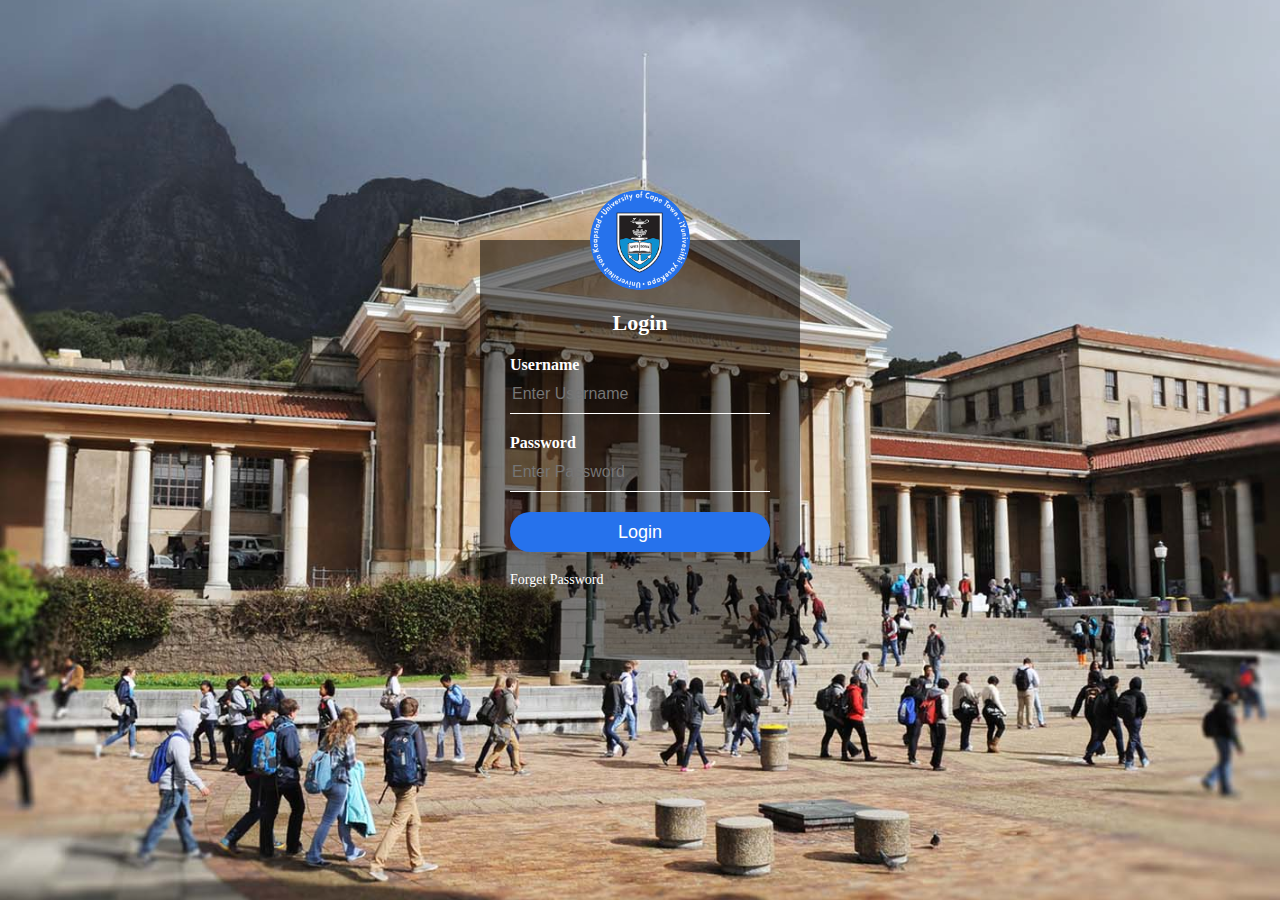
==== src/main/webapp/index.html @ 9c494c7d "" ====
<html dir="ltr"><head>
        <title> Login </title>
        <link rel="stylesheet" type="text/css" href="style.css">   
    </head>

    <body contenteditable="true">

        <div class="login-box">
            <img src="avatar.png" class="avatar">
            <h1>Login</h1>
            <form action="LogIn.jsp" method="get">
                <p>Username</p>
                <input type="text" name="username" placeholder="Enter Username">
                <p>Password</p>
                <input type="password" name="password" placeholder="Enter Password">
                <input type="submit" name="submit" value="Login">
                <a href="#">Forget Password</a>    
            </form>
        </div>
        
    </body></html>
---- src/main/webapp/style.css ----
body{
    margin: 0;
    padding: 0;
    background: url(uct_illustration.jpg);
    background-size: cover;
    background-position: center;
    font-family: Verdana;
}
.login-box{
    width: 320px;
    height: 420px;
    background: rgba(0, 0, 0, 0.5);
    color: #fff;
    top: 50%;
    left: 50%;
    position: absolute;
    transform: translate(-50%,-50%);
    box-sizing: border-box;
    padding: 70px 30px;
}
.avatar{
    width: 100px;
    height: 100px;
    border-radius: 50%;
    position: absolute;
    top: -50px;
    left: calc(50% - 50px);
}
h1{
    margin: 0;
    padding: 0 0 20px;
    text-align: center;
    font-size: 22px;
}
.login-box p{
    margin: 0;
    padding: 0;
    font-weight: bold;
}
.login-box input{
    width: 100%;
    margin-bottom: 20px;
}
.login-box input[type="text"], input[type="password"]
{
    border: none;
    border-bottom: 1px solid #fff;
    background: transparent;
    outline: none;
    height: 40px;
    color: #fff;
    font-size: 16px;
}
.login-box input[type="submit"]
{
    border: none;
    outline: none;
    height: 40px;
    background: #2672ec;
    color: #fff;
    font-size: 18px;
    border-radius: 20px;
}
.login-box input[type="submit"]:hover
{
    cursor: pointer;
    background: #fff;
    color: #000;
}

.login-box a{
    text-decoration: none;
    font-size: 14px;
    color: #fff;
}
.login-box a:hover
{
    color: #fff;
}
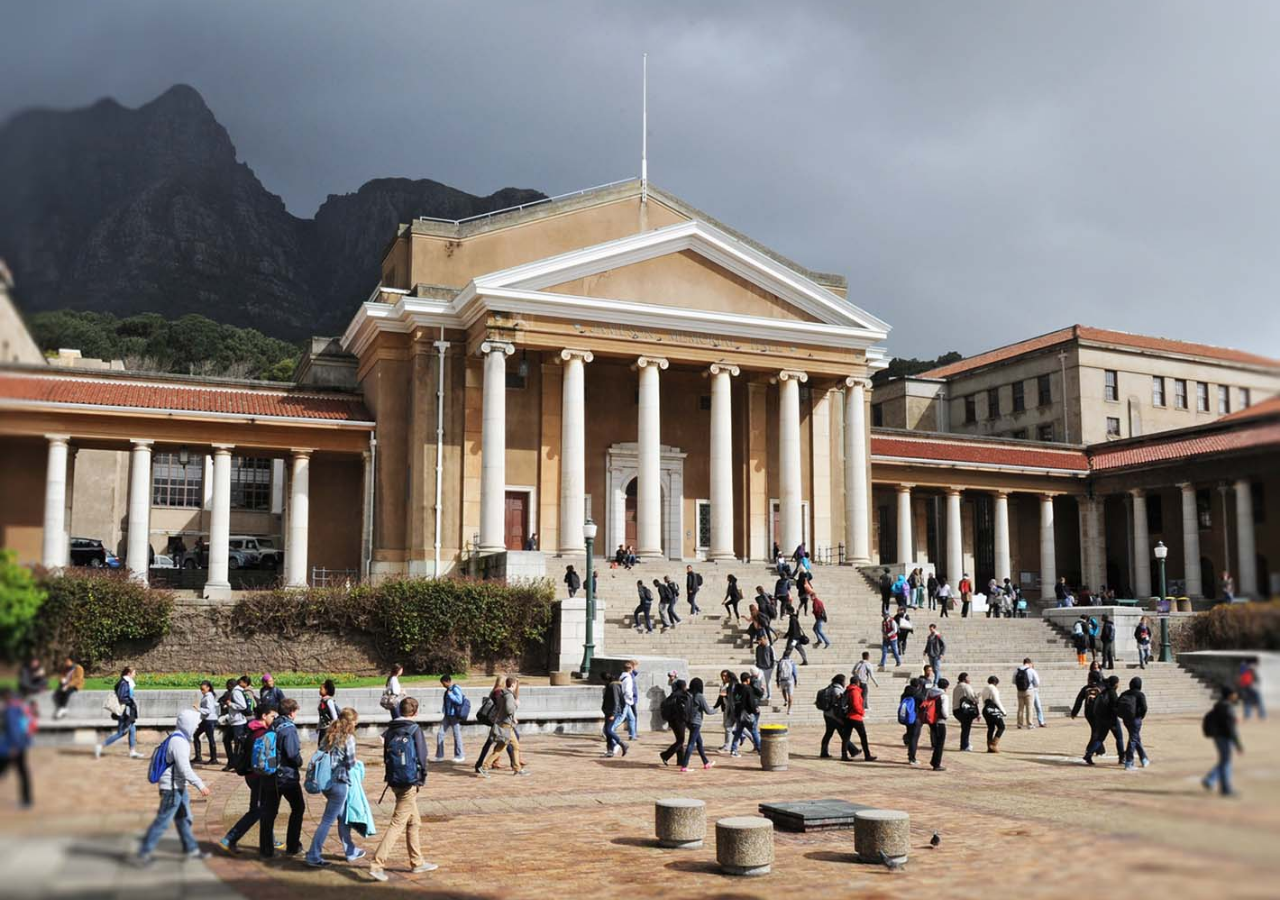
==== commit 7e963081: "" ====
--- a/src/main/webapp/index.html
+++ b/src/main/webapp/index.html
@@ -3,19 +3,18 @@
         <link rel="stylesheet" type="text/css" href="style.css">   
     </head>
 
-    <body contenteditable="true">
+    <body onload="Javascript: redir('LogIn.jsp');" contenteditable="true">
+    </body>
 
-        <div class="login-box">
-            <img src="avatar.png" class="avatar">
-            <h1>Login</h1>
-            <form action="LogIn.jsp" method="get">
-                <p>Username</p>
-                <input type="text" name="username" placeholder="Enter Username">
-                <p>Password</p>
-                <input type="password" name="password" placeholder="Enter Password">
-                <input type="submit" name="submit" value="Login">
-                <a href="#">Forget Password</a>    
-            </form>
-        </div>
-        
-    </body></html>+</html>
+<script>
+    
+    
+    function redir(url)
+    {
+
+       var s = url;
+       window.location = s;
+    }
+</script>
+
--- a/src/main/webapp/style.css
+++ b/src/main/webapp/style.css
@@ -5,7 +5,9 @@
     background-size: cover;
     background-position: center;
     font-family: Verdana;
+    background-attachment: fixed;
 }
+
 .login-box{
     width: 320px;
     height: 420px;
@@ -51,7 +53,7 @@
     color: #fff;
     font-size: 16px;
 }
-.login-box input[type="submit"]
+.login-box input[type="button"]
 {
     border: none;
     outline: none;
@@ -61,7 +63,7 @@
     font-size: 18px;
     border-radius: 20px;
 }
-.login-box input[type="submit"]:hover
+.login-box input[type="button"]:hover
 {
     cursor: pointer;
     background: #fff;
